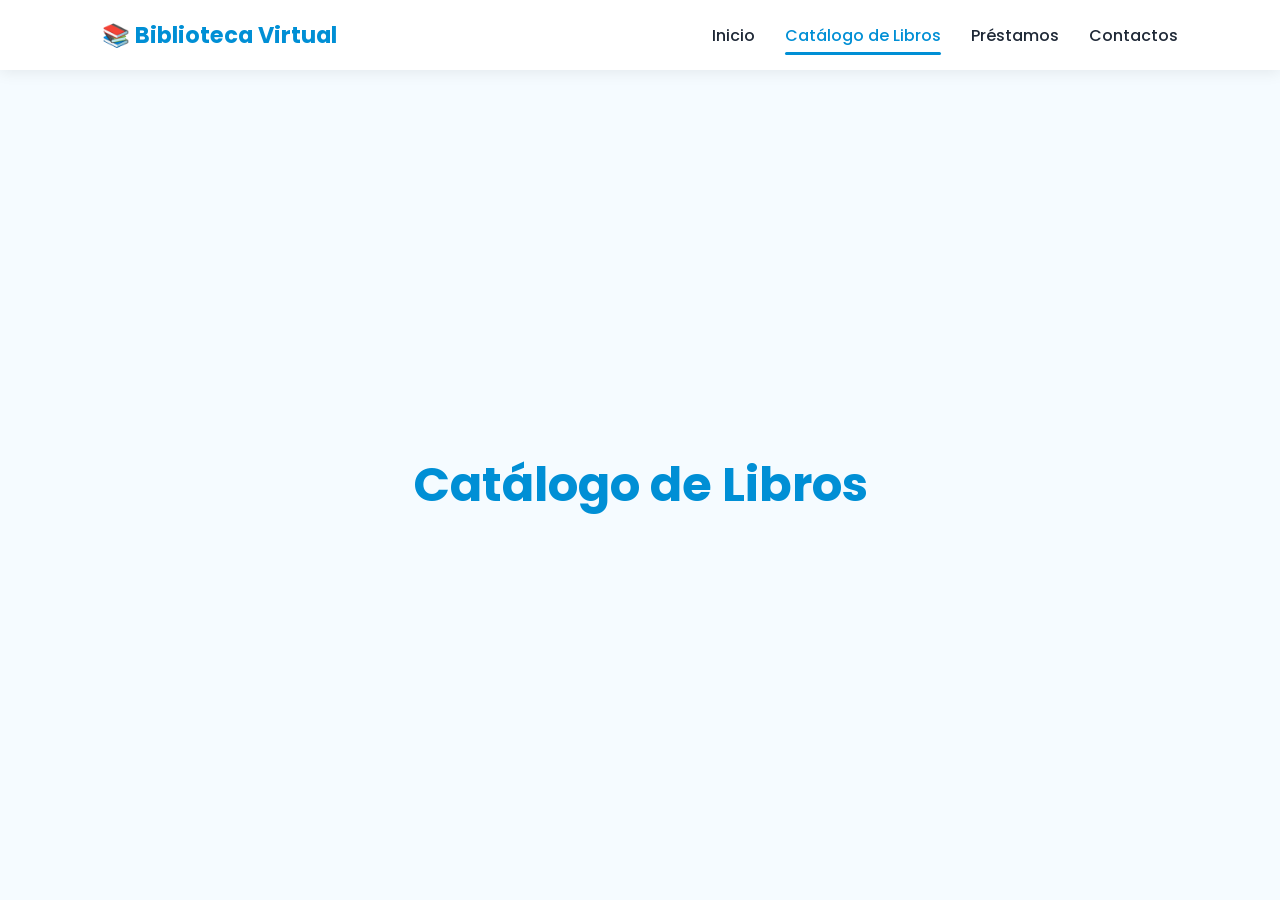
==== catalogo.html @ 6f8e9406 "Merge pull request #5 from andyortega07/main hola" ====
<!DOCTYPE html>
<html lang="es">

<head>
    <meta charset="UTF-8">
    <meta name="viewport" content="width=device-width, initial-scale=1.0">
    <title>Catálogo de Libros | Biblioteca Virtual</title>

    <link rel="stylesheet" href="styles.css">

    <link rel="preconnect" href="https://fonts.googleapis.com">
    <link rel="preconnect" href="https://fonts.gstatic.com" crossorigin>

    <link href="https://fonts.googleapis.com/css2?family=Poppins:wght@300;400;500;600;700&display=swap"
        rel="stylesheet">
</head>

<body>

    <header>
        <nav class="navbar">
            <div class="logo">
                <span>📚 Biblioteca Virtual</span>
            </div>

            <ul class="nav-links">
                <li><a href="index.html">Inicio</a></li>
                <li><a class="active" href="catalogo.html">Catálogo de Libros</a></li>
                <li><a href="prestamos.html">Préstamos</a></li>
                <li><a href="contactos.html">Contactos</a></li>
            </ul>
        </nav>
    </header>

    <main class="page-container">
        <section class="page-header">
            <h1>Catálogo de Libros</h1>
        </section>
    </main>

</body>

</html>
---- styles.css ----
* {
    margin: 0;
    padding: 0;
    box-sizing: border-box;
}

html {
    scroll-behavior: smooth;
}

body {
    font-family: 'Poppins', sans-serif;
    background: #f5fbff;
    color: #1f2937;
}

/* Navbar */

header {
    position: fixed;
    width: 100%;
    top: 0;
    z-index: 1000;
}

.navbar {
    display: flex;
    justify-content: space-between;
    align-items: center;
    padding: 18px 8%;
    background: rgba(255, 255, 255, 0.95);
    backdrop-filter: blur(12px);
    box-shadow: 0 2px 15px rgba(0, 0, 0, 0.08);
}

.logo {
    color: #008fd5;
    font-size: 1.4rem;
    font-weight: 700;
}

.nav-links {
    display: flex;
    list-style: none;
    gap: 30px;
}

.nav-links a {
    text-decoration: none;
    color: #1f2937;
    font-weight: 500;
    transition: 0.3s;
}

.nav-links a:hover {
    color: #008fd5;
}

/* Hero */

.hero {
    min-height: 100vh;
    display: flex;
    align-items: center;
    justify-content: space-between;
    padding: 120px 8% 50px;
    gap: 50px;
}

.hero-content {
    flex: 1;
    animation: slideLeft 1s ease;
}

.hero-content h1 {
    font-size: 3.5rem;
    color: #008fd5;
    margin-bottom: 20px;
}

.hero-content p {
    font-size: 1.1rem;
    line-height: 1.8;
    margin-bottom: 15px;
}

.instituto {
    font-weight: 600;
    color: #0f5d8c;
}

.btn {
    display: inline-block;
    margin-top: 20px;
    padding: 15px 35px;
    background: #008fd5;
    color: white;
    text-decoration: none;
    border-radius: 50px;
    font-weight: 600;
    transition: 0.3s;
    box-shadow: 0 10px 20px rgba(0, 143, 213, 0.3);
}

.btn:hover {
    transform: translateY(-5px);
    background: #0075b0;
}

.hero-image {
    flex: 1;
    text-align: center;
    animation: float 4s ease-in-out infinite;
}

.hero-image img {
    width: 100%;
    max-width: 500px;
}

/* Secciones */

.section {
    padding: 100px 8%;
    text-align: center;
}

.section h2 {
    color: #008fd5;
    margin-bottom: 20px;
    font-size: 2.2rem;
}

/* Animaciones */

@keyframes slideLeft {
    from {
        opacity: 0;
        transform: translateX(-60px);
    }

    to {
        opacity: 1;
        transform: translateX(0);
    }
}

@keyframes float {

    0%,
    100% {
        transform: translateY(0);
    }

    50% {
        transform: translateY(-20px);
    }
}

/* Responsive */

@media (max-width: 900px) {

    .navbar {
        flex-direction: column;
        gap: 15px;
    }

    .nav-links {
        flex-wrap: wrap;
        justify-content: center;
        gap: 15px;
    }

    .hero {
        flex-direction: column;
        text-align: center;
    }

    .hero-content h1 {
        font-size: 2.5rem;
    }
}

/* Páginas internas */

.page-container {
    min-height: 100vh;
    display: flex;
    justify-content: center;
    align-items: center;
    padding: 120px 8% 50px;
}

.page-header {
    text-align: center;
    animation: slideLeft 1s ease;
}

.page-header h1 {
    font-size: 3rem;
    color: #008fd5;
}

/* Enlace activo del menú */

.nav-links a.active {
    color: #008fd5;
    position: relative;
}

.nav-links a.active::after {
    content: "";
    position: absolute;
    left: 0;
    bottom: -8px;
    width: 100%;
    height: 3px;
    background: #008fd5;
    border-radius: 10px;
}
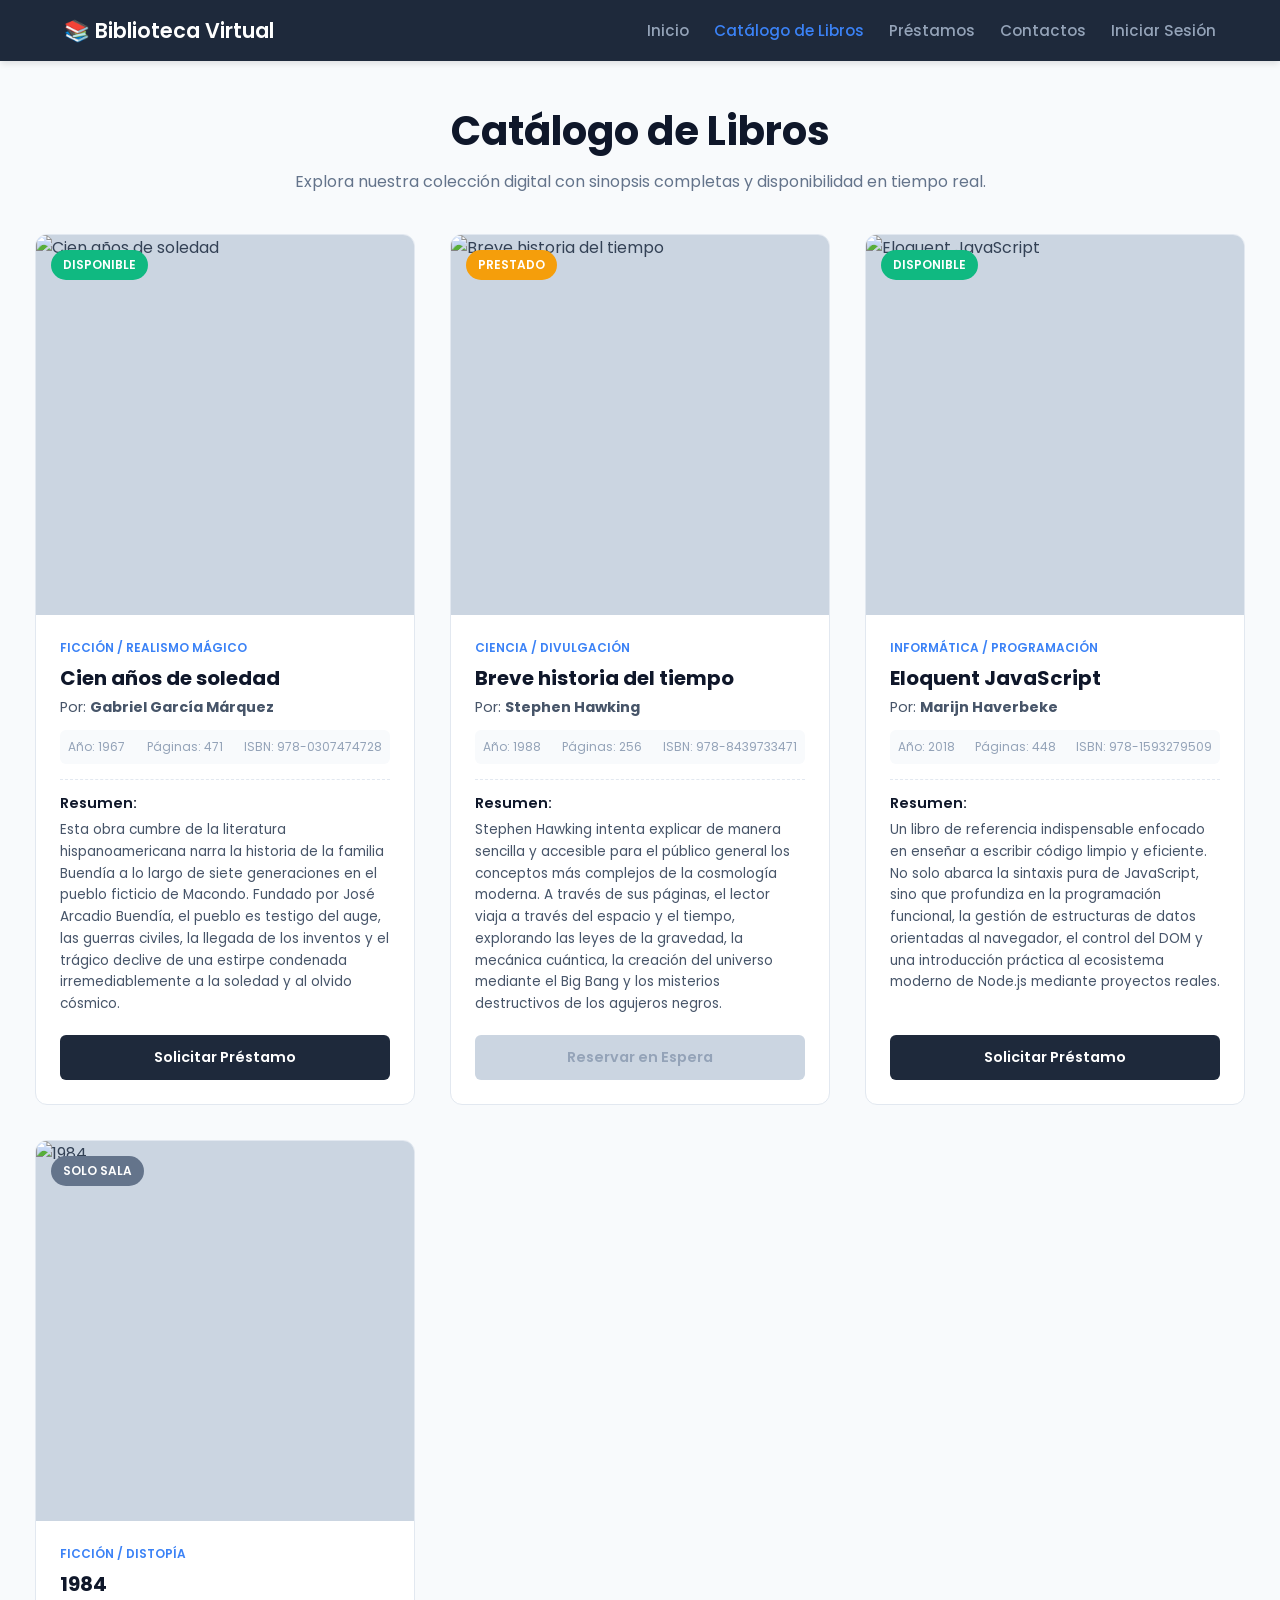
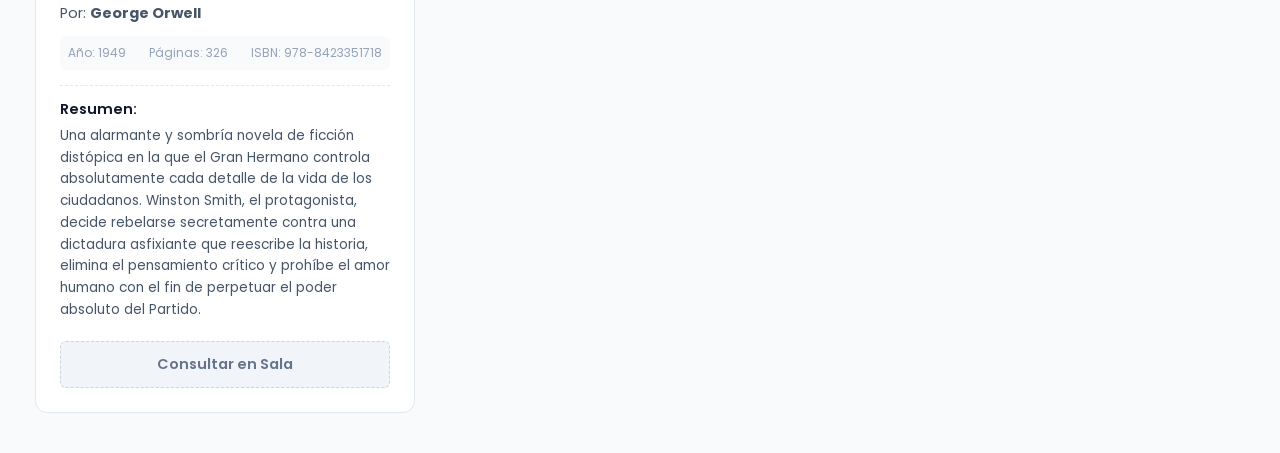
==== commit 03fbddc3: "Merge branch 'main' into nuevoapartado" ====
--- a/catalogo.html
+++ b/catalogo.html
@@ -6,13 +6,225 @@
     <meta name="viewport" content="width=device-width, initial-scale=1.0">
     <title>Catálogo de Libros | Biblioteca Virtual</title>
 
-    <link rel="stylesheet" href="styles.css">
-
     <link rel="preconnect" href="https://fonts.googleapis.com">
     <link rel="preconnect" href="https://fonts.gstatic.com" crossorigin>
-
-    <link href="https://fonts.googleapis.com/css2?family=Poppins:wght@300;400;500;600;700&display=swap"
-        rel="stylesheet">
+    <link href="https://fonts.googleapis.com/css2?family=Poppins:wght@300;400;500;600;700&display=swap" rel="stylesheet">
+
+    <style>
+        /* Configuración General */
+        * {
+            margin: 0;
+            padding: 0;
+            box-sizing: border-box;
+            font-family: 'Poppins', sans-serif;
+        }
+
+        body {
+            background-color: #f8fafc;
+            color: #334155;
+        }
+
+        /* Barra de Navegación */
+        .navbar {
+            display: flex;
+            justify-content: space-between;
+            align-items: center;
+            background-color: #1e293b;
+            padding: 15px 5%;
+            box-shadow: 0 4px 6px -1px rgba(0, 0, 0, 0.1);
+        }
+
+        .logo span {
+            color: #ffffff;
+            font-size: 1.3rem;
+            font-weight: 600;
+        }
+
+        .nav-links {
+            display: flex;
+            list-style: none;
+            gap: 25px;
+        }
+
+        .nav-links a {
+            color: #94a3b8;
+            text-decoration: none;
+            font-size: 0.95rem;
+            font-weight: 500;
+            transition: color 0.3s;
+        }
+
+        .nav-links a:hover, .nav-links a.active {
+            color: #3b82f6;
+        }
+
+        /* Contenedores Principales */
+        .page-container {
+            max-width: 1250px;
+            margin: 0 auto;
+            padding: 40px 20px;
+        }
+
+        .page-header {
+            text-align: center;
+            margin-bottom: 40px;
+        }
+
+        .page-header h1 {
+            font-size: 2.5rem;
+            color: #0f172a;
+            font-weight: 700;
+            margin-bottom: 8px;
+        }
+
+        .page-header p {
+            color: #64748b;
+        }
+
+        /* Cuadrícula de Libros */
+        .catalog-grid {
+            display: grid;
+            grid-template-columns: repeat(auto-fill, minmax(280px, 1fr));
+            gap: 35px;
+        }
+
+        /* Tarjeta del Libro */
+        .book-card {
+            background-color: #ffffff;
+            border-radius: 12px;
+            overflow: hidden;
+            box-shadow: 0 4px 15 rgba(0, 0, 0, 0.05);
+            border: 1px solid #e2e8f0;
+            display: flex;
+            flex-direction: column;
+            transition: transform 0.3s, box-shadow 0.3s;
+        }
+
+        .book-card:hover {
+            transform: translateY(-5px);
+            box-shadow: 0 10px 25px rgba(0, 0, 0, 0.1);
+        }
+
+        /* Imagen / Portada */
+        .book-cover {
+            position: relative;
+            height: 380px;
+            background-color: #cbd5e1;
+        }
+
+        .book-cover img {
+            width: 100%;
+            height: 100%;
+            object-fit: cover;
+        }
+
+        /* Etiquetas de Estado */
+        .status-badge {
+            position: absolute;
+            top: 15px;
+            left: 15px;
+            padding: 6px 12px;
+            font-size: 0.75rem;
+            font-weight: 600;
+            border-radius: 20px;
+            color: #fff;
+            text-transform: uppercase;
+        }
+
+        .status-badge.available { background-color: #10b981; }
+        .status-badge.borrowed { background-color: #f59e0b; }
+        .status-badge.reference { background-color: #64748b; }
+
+        /* Cuerpo de Información */
+        .book-info {
+            padding: 24px;
+            display: flex;
+            flex-direction: column;
+            flex-grow: 1;
+        }
+
+        .book-genre {
+            font-size: 0.75rem;
+            color: #3b82f6;
+            font-weight: 600;
+            text-transform: uppercase;
+            margin-bottom: 6px;
+        }
+
+        .book-title {
+            font-size: 1.25rem;
+            color: #0f172a;
+            font-weight: 700;
+            margin-bottom: 4px;
+        }
+
+        .book-author {
+            font-size: 0.9rem;
+            color: #475569;
+            margin-bottom: 12px;
+        }
+
+        .book-specs {
+            display: flex;
+            justify-content: space-between;
+            font-size: 0.75rem;
+            color: #94a3b8;
+            background-color: #f8fafc;
+            padding: 8px;
+            border-radius: 6px;
+            margin-bottom: 15px;
+        }
+
+        /* Sección de Resumen Extenso */
+        .book-summary {
+            font-size: 0.85rem;
+            color: #475569;
+            line-height: 1.6;
+            border-top: 1px dashed #e2e8f0;
+            padding-top: 12px;
+            margin-bottom: 20px;
+            flex-grow: 1;
+        }
+
+        .book-summary h3 {
+            font-size: 0.9rem;
+            color: #0f172a;
+            font-weight: 600;
+            margin-bottom: 4px;
+        }
+
+        /* Botones de Acción */
+        .btn-action {
+            width: 100%;
+            padding: 12px;
+            background-color: #1e293b;
+            color: #ffffff;
+            border: none;
+            border-radius: 6px;
+            font-size: 0.9rem;
+            font-weight: 600;
+            cursor: pointer;
+            transition: background-color 0.2s;
+            margin-top: auto;
+        }
+
+        .btn-action:hover {
+            background-color: #3b82f6;
+        }
+
+        .btn-action.disabled {
+            background-color: #cbd5e1;
+            color: #94a3b8;
+            cursor: not-allowed;
+        }
+
+        .btn-action.reference-btn {
+            background-color: #f1f5f9;
+            color: #64748b;
+            border: 1px dashed #cbd5e1;
+            cursor: not-allowed;
+        }
+    </style>
 </head>
 
 <body>
@@ -28,6 +240,8 @@
                 <li><a class="active" href="catalogo.html">Catálogo de Libros</a></li>
                 <li><a href="prestamos.html">Préstamos</a></li>
                 <li><a href="contactos.html">Contactos</a></li>
+                    <li><a class="login-btn" href="login/login.html">Iniciar Sesión</a></li>
+
             </ul>
         </nav>
     </header>
@@ -35,9 +249,101 @@
     <main class="page-container">
         <section class="page-header">
             <h1>Catálogo de Libros</h1>
+            <p>Explora nuestra colección digital con sinopsis completas y disponibilidad en tiempo real.</p>
+        </section>
+
+        <section class="catalog-grid">
+            
+            <article class="book-card">
+                <div class="book-cover">
+                    <img src="https://images.unsplash.com/photo-1544947950-fa07a98d237f?auto=format&fit=crop&q=80&w=600" alt="Cien años de soledad">
+                    <span class="status-badge available">Disponible</span>
+                </div>
+                <div class="book-info">
+                    <span class="book-genre">Ficción / Realismo Mágico</span>
+                    <h2 class="book-title">Cien años de soledad</h2>
+                    <p class="book-author">Por: <strong>Gabriel García Márquez</strong></p>
+                    <div class="book-specs">
+                        <span>Año: 1967</span>
+                        <span>Páginas: 471</span>
+                        <span>ISBN: 978-0307474728</span>
+                    </div>
+                    <div class="book-summary">
+                        <h3>Resumen:</h3>
+                        <p>Esta obra cumbre de la literatura hispanoamericana narra la historia de la familia Buendía a lo largo de siete generaciones en el pueblo ficticio de Macondo. Fundado por José Arcadio Buendía, el pueblo es testigo del auge, las guerras civiles, la llegada de los inventos y el trágico declive de una estirpe condenada irremediablemente a la soledad y al olvido cósmico.</p>
+                    </div>
+                    <button class="btn-action">Solicitar Préstamo</button>
+                </div>
+            </article>
+
+            <article class="book-card">
+                <div class="book-cover">
+                    <img src="https://images.unsplash.com/photo-1532012197267-da84d127e765?auto=format&fit=crop&q=80&w=600" alt="Breve historia del tiempo">
+                    <span class="status-badge borrowed">Prestado</span>
+                </div>
+                <div class="book-info">
+                    <span class="book-genre">Ciencia / Divulgación</span>
+                    <h2 class="book-title">Breve historia del tiempo</h2>
+                    <p class="book-author">Por: <strong>Stephen Hawking</strong></p>
+                    <div class="book-specs">
+                        <span>Año: 1988</span>
+                        <span>Páginas: 256</span>
+                        <span>ISBN: 978-8439733471</span>
+                    </div>
+                    <div class="book-summary">
+                        <h3>Resumen:</h3>
+                        <p>Stephen Hawking intenta explicar de manera sencilla y accesible para el público general los conceptos más complejos de la cosmología moderna. A través de sus páginas, el lector viaja a través del espacio y el tiempo, explorando las leyes de la gravedad, la mecánica cuántica, la creación del universo mediante el Big Bang y los misterios destructivos de los agujeros negros.</p>
+                    </div>
+                    <button class="btn-action disabled" disabled>Reservar en Espera</button>
+                </div>
+            </article>
+
+            <article class="book-card">
+                <div class="book-cover">
+                    <img src="https://images.unsplash.com/photo-1629992101753-56d196c8aabb?auto=format&fit=crop&q=80&w=600" alt="Eloquent JavaScript">
+                    <span class="status-badge available">Disponible</span>
+                </div>
+                <div class="book-info">
+                    <span class="book-genre">Informática / Programación</span>
+                    <h2 class="book-title">Eloquent JavaScript</h2>
+                    <p class="book-author">Por: <strong>Marijn Haverbeke</strong></p>
+                    <div class="book-specs">
+                        <span>Año: 2018</span>
+                        <span>Páginas: 448</span>
+                        <span>ISBN: 978-1593279509</span>
+                    </div>
+                    <div class="book-summary">
+                        <h3>Resumen:</h3>
+                        <p>Un libro de referencia indispensable enfocado en enseñar a escribir código limpio y eficiente. No solo abarca la sintaxis pura de JavaScript, sino que profundiza en la programación funcional, la gestión de estructuras de datos orientadas al navegador, el control del DOM y una introducción práctica al ecosistema moderno de Node.js mediante proyectos reales.</p>
+                    </div>
+                    <button class="btn-action">Solicitar Préstamo</button>
+                </div>
+            </article>
+
+            <article class="book-card">
+                <div class="book-cover">
+                    <img src="https://images.unsplash.com/photo-1512820790803-83ca734da794?auto=format&fit=crop&q=80&w=600" alt="1984">
+                    <span class="status-badge reference">Solo Sala</span>
+                </div>
+                <div class="book-info">
+                    <span class="book-genre">Ficción / Distopía</span>
+                    <h2 class="book-title">1984</h2>
+                    <p class="book-author">Por: <strong>George Orwell</strong></p>
+                    <div class="book-specs">
+                        <span>Año: 1949</span>
+                        <span>Páginas: 326</span>
+                        <span>ISBN: 978-8423351718</span>
+                    </div>
+                    <div class="book-summary">
+                        <h3>Resumen:</h3>
+                        <p>Una alarmante y sombría novela de ficción distópica en la que el Gran Hermano controla absolutamente cada detalle de la vida de los ciudadanos. Winston Smith, el protagonista, decide rebelarse secretamente contra una dictadura asfixiante que reescribe la historia, elimina el pensamiento crítico y prohíbe el amor humano con el fin de perpetuar el poder absoluto del Partido.</p>
+                    </div>
+                    <button class="btn-action reference-btn" disabled>Consultar en Sala</button>
+                </div>
+            </article>
+
         </section>
     </main>
 
 </body>
-
 </html>
